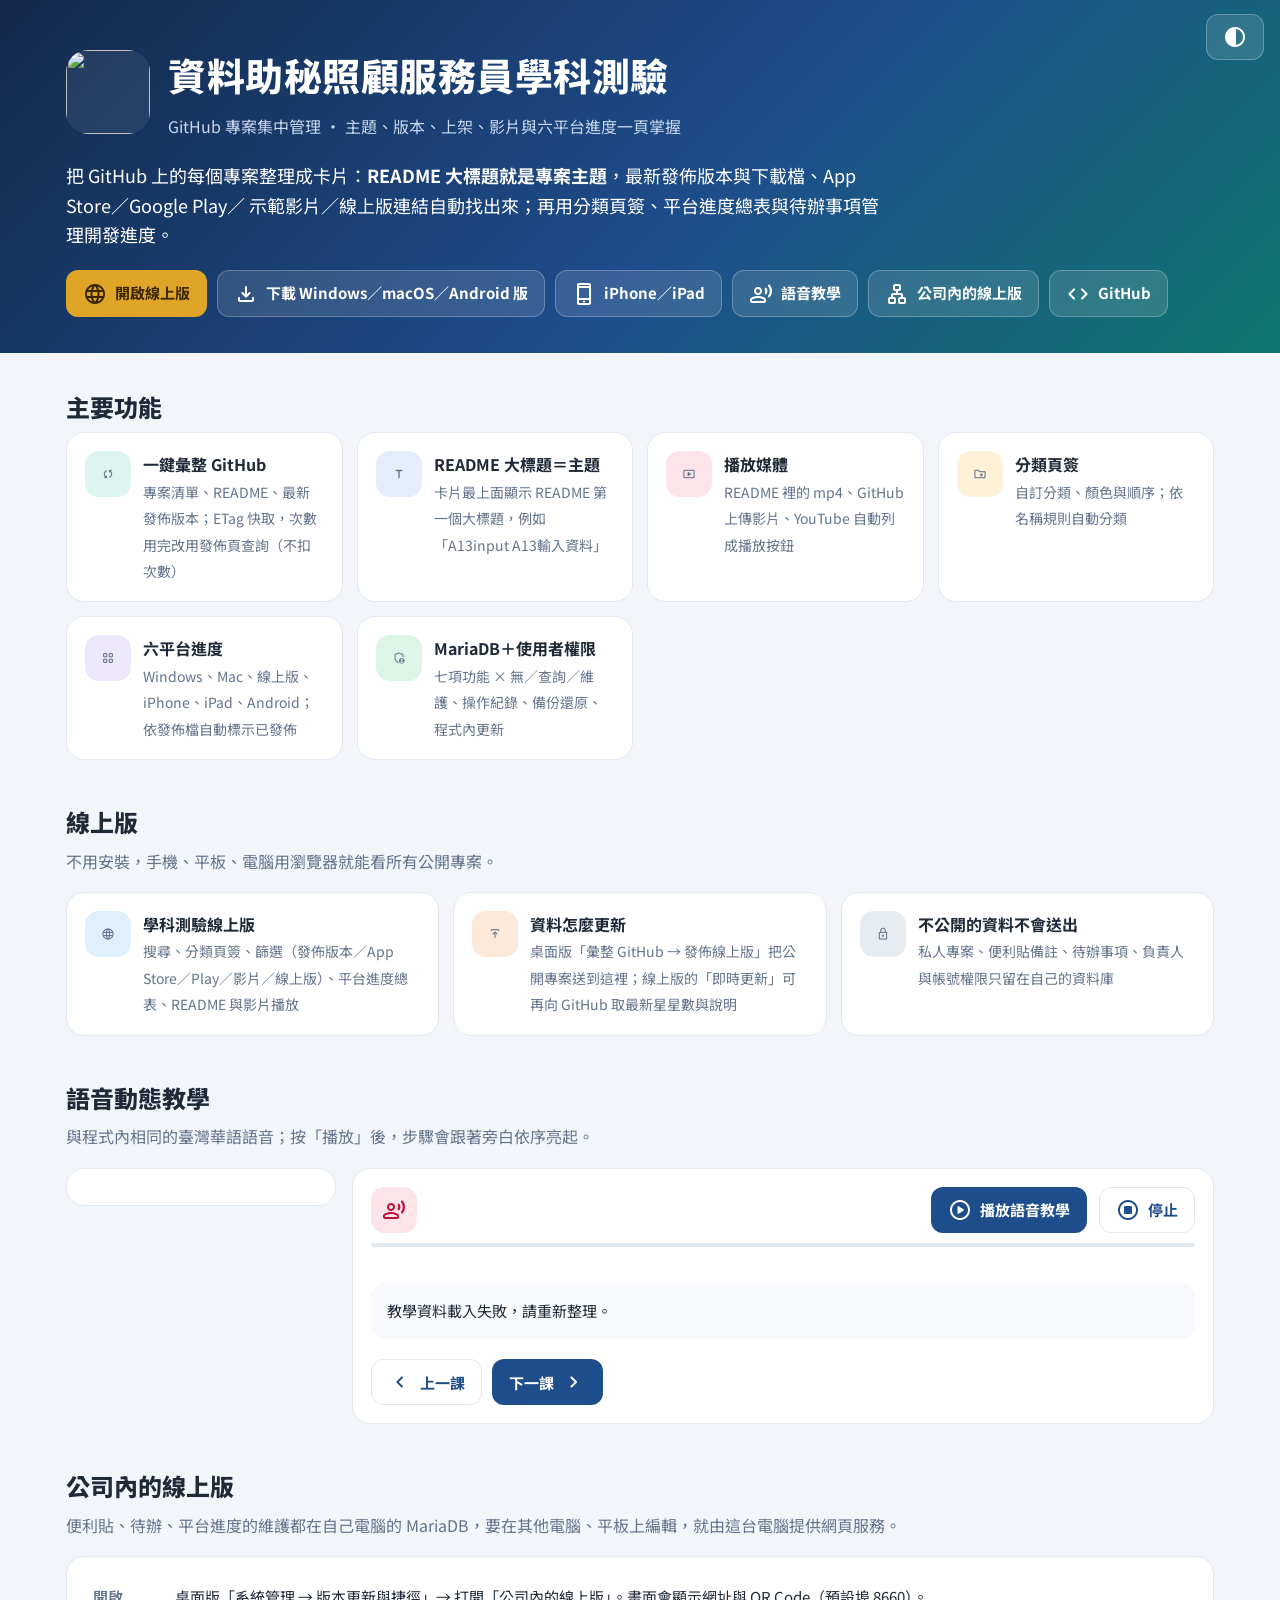
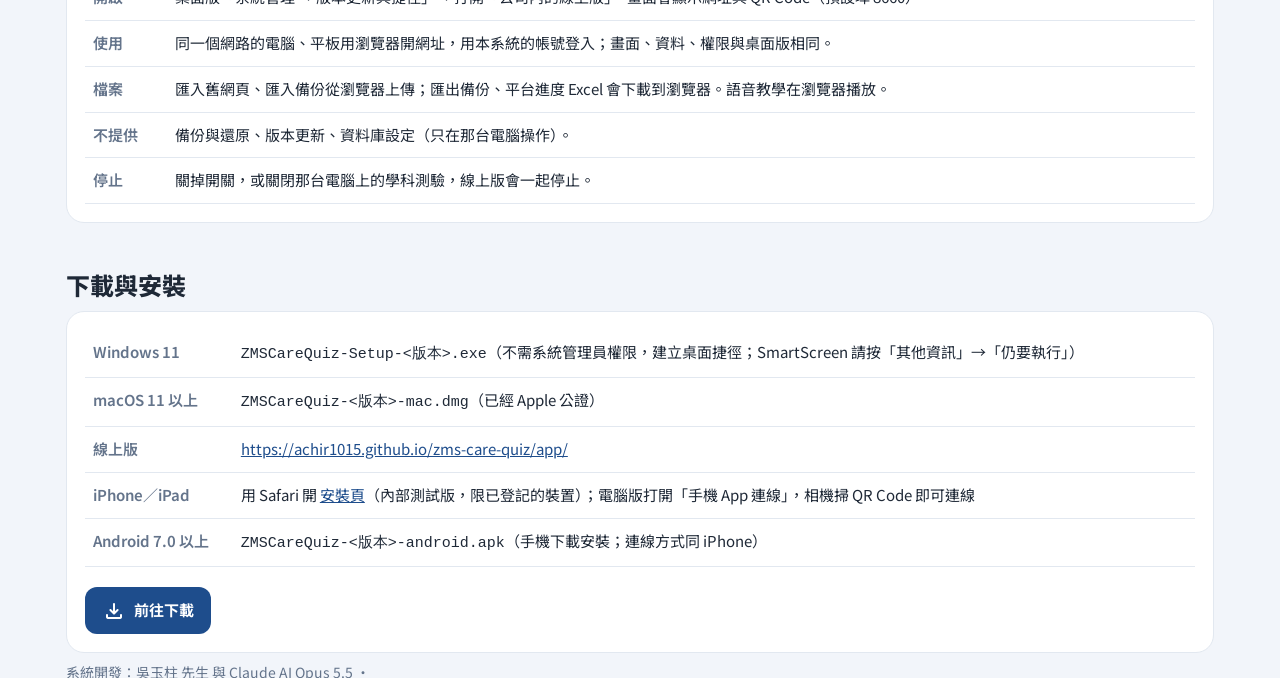
==== docs/index.html @ 0037ede2 "v1.0.0：照顧服務員學科測驗 Windows 版 - 匯入學科測驗 PDF 自動拆題（題目、四個選項、答案、圖片），依單元存入 MariaDB - 每年試題比對題庫：已有的記錄出現年度、新題加入題" ====
<!doctype html>
<html lang="zh-Hant-TW">
<head>
<meta charset="utf-8">
<meta name="viewport" content="width=device-width, initial-scale=1">
<title>資料助秘照顧服務員學科測驗</title>
<meta name="description" content="把 GitHub 上的所有專案集中管理：README 大標題當主題、最新版本與下載、App Store／Play／影片／線上版連結、分類頁簽、六平台進度與待辦。">
<link rel="icon" href="icon.png">
<link rel="preconnect" href="https://fonts.googleapis.com">
<link rel="stylesheet" href="https://fonts.googleapis.com/css2?family=Noto+Sans+TC:wght@400;500;700;800&display=swap">
<link rel="stylesheet" href="https://fonts.googleapis.com/css2?family=Material+Symbols+Rounded:opsz,wght,FILL,GRAD@24,500,0,0&display=block">
<style>
:root{
  --bg:#F2F5FA;--card:#fff;--ink:#1F2937;--muted:#64748B;--line:#E2E8F0;--primary:#1E4D8C;--navy:#13294B;
  --teal:#0FA294;--gold:#E0A526;--soft:#F7F9FC;--hl:#FFF8E6;
  --t-blue:#E3EDFB;--f-blue:#1E4D8C;--t-teal:#DDF5F1;--f-teal:#0F766E;--t-amber:#FDF1D8;--f-amber:#B45309;
  --t-violet:#EDE7FB;--f-violet:#6D28D9;--t-green:#DCF5E6;--f-green:#15803D;--t-rose:#FCE4E8;--f-rose:#BE123C;
  --t-slate:#E7ECF2;--f-slate:#475569;--t-sky:#DDF0FB;--f-sky:#0369A1;--t-orange:#FDE9DA;--f-orange:#C2410C;
}
@media (prefers-color-scheme: dark){:root:not([data-theme="light"]){
  --bg:#0F172A;--card:#162033;--ink:#E5E7EB;--muted:#94A3B8;--line:#26324A;--primary:#7FB0F0;--soft:#1B2740;--hl:#3A2F12;
  --t-blue:#1C2D4A;--t-teal:#123532;--t-amber:#3A2E14;--t-violet:#2A2145;--t-green:#14321F;--t-rose:#3B1A23;--t-slate:#222C3D;--t-sky:#13304A;--t-orange:#3A2414;
  --f-blue:#9CC2F5;--f-teal:#5EE0CF;--f-amber:#F5C66B;--f-violet:#C4B0FA;--f-green:#7EE0A2;--f-rose:#F7A0B2;--f-slate:#B8C4D4;--f-sky:#8BCFF5;--f-orange:#F7B184;}}
:root[data-theme="dark"]{
  --bg:#0F172A;--card:#162033;--ink:#E5E7EB;--muted:#94A3B8;--line:#26324A;--primary:#7FB0F0;--soft:#1B2740;--hl:#3A2F12;
  --t-blue:#1C2D4A;--t-teal:#123532;--t-amber:#3A2E14;--t-violet:#2A2145;--t-green:#14321F;--t-rose:#3B1A23;--t-slate:#222C3D;--t-sky:#13304A;--t-orange:#3A2414;
  --f-blue:#9CC2F5;--f-teal:#5EE0CF;--f-amber:#F5C66B;--f-violet:#C4B0FA;--f-green:#7EE0A2;--f-rose:#F7A0B2;--f-slate:#B8C4D4;--f-sky:#8BCFF5;--f-orange:#F7B184;}
*{box-sizing:border-box}
html,body{margin:0;background:var(--bg);color:var(--ink);font-family:"Noto Sans TC",system-ui,sans-serif;line-height:1.65}
a{color:var(--primary)}
.ms{font-family:"Material Symbols Rounded";font-weight:normal;font-style:normal;font-size:24px;line-height:1;
  display:inline-block;white-space:nowrap;-webkit-font-feature-settings:"liga";font-feature-settings:"liga";-webkit-font-smoothing:antialiased}
.wrap{max-width:1180px;margin:0 auto;padding:0 16px}
header.hero{background:linear-gradient(135deg,#13294B,#1E4D8C 55%,#0F766E);color:#fff;padding:44px 0 36px}
.hero .top{display:flex;gap:18px;align-items:center}
.hero img{width:84px;height:84px;border-radius:22px;background:#fff1;flex:none}
.hero h1{margin:0;font-size:clamp(26px,4vw,38px);font-weight:800;letter-spacing:.5px}
.hero p{margin:6px 0 0;color:#C8D7EE}
.hero .lead{font-size:18px;margin-top:22px;color:#fff;max-width:820px}
.btns{display:flex;flex-wrap:wrap;gap:10px;margin-top:20px}
.btn{display:inline-flex;align-items:center;gap:8px;padding:10px 16px;border-radius:12px;font-weight:700;text-decoration:none;
  border:1px solid transparent;cursor:pointer;font-size:15px;font-family:inherit}
.btn.gold{background:var(--gold);color:#3B2600}
.btn.ghost{background:#ffffff1f;color:#fff;border-color:#ffffff40}
.btn.pri{background:var(--primary);color:#fff}
:root[data-theme="dark"] .btn.pri{color:#0F172A}
@media (prefers-color-scheme: dark){:root:not([data-theme="light"]) .btn.pri{color:#0F172A}}
.btn.out{background:transparent;color:var(--primary);border-color:var(--line)}
.btn:disabled{opacity:.45;cursor:default}
section{padding:34px 0 8px}
h2{font-size:24px;margin:0 0 6px;font-weight:800}
.sub{color:var(--muted);margin:0 0 18px}
.grid{display:grid;gap:14px;grid-template-columns:repeat(auto-fit,minmax(250px,1fr))}
.card{background:var(--card);border:1px solid var(--line);border-radius:18px;padding:18px}
.feat{display:flex;gap:12px;align-items:flex-start}
.tile{width:46px;height:46px;border-radius:14px;display:flex;align-items:center;justify-content:center;flex:none}
.feat b{display:block;font-size:16px}
.feat span{color:var(--muted);font-size:14px}
.tone-blue{background:var(--t-blue);color:var(--f-blue)}.tone-teal{background:var(--t-teal);color:var(--f-teal)}
.tone-amber{background:var(--t-amber);color:var(--f-amber)}.tone-violet{background:var(--t-violet);color:var(--f-violet)}
.tone-green{background:var(--t-green);color:var(--f-green)}.tone-rose{background:var(--t-rose);color:var(--f-rose)}
.tone-slate{background:var(--t-slate);color:var(--f-slate)}.tone-sky{background:var(--t-sky);color:var(--f-sky)}
.tone-orange{background:var(--t-orange);color:var(--f-orange)}
/* 語音教學 */
.lesson{display:grid;grid-template-columns:270px 1fr;gap:16px;align-items:start}
.toc{display:flex;flex-direction:column;gap:4px;max-height:640px;overflow:auto}
.toc button{all:unset;display:flex;gap:10px;padding:10px 12px;border-radius:10px;cursor:pointer;font-size:15px}
.toc button .n{color:var(--muted);width:20px;flex:none}
.toc button[aria-current="true"]{background:var(--primary);color:#fff;font-weight:700}
:root[data-theme="dark"] .toc button[aria-current="true"]{color:#0F172A}
@media (prefers-color-scheme: dark){:root:not([data-theme="light"]) .toc button[aria-current="true"]{color:#0F172A}}
.toc button[aria-current="true"] .n{color:inherit}
.toc button:focus-visible{outline:2px solid var(--gold)}
.stage-head{display:flex;gap:12px;align-items:center;flex-wrap:wrap}
.stage-head h3{margin:0;font-size:22px;flex:1;min-width:200px}
.steps{display:flex;flex-wrap:wrap;gap:8px;align-items:center;margin:18px 0}
.step{width:132px;padding:12px 8px;border-radius:16px;text-align:center;opacity:.35;transform:scale(.94);
  transition:opacity .4s,transform .4s,background .4s,border-color .4s;border:2px solid transparent}
.step .tile{margin:0 auto 8px;width:56px;height:56px;border-radius:16px}
.step .tile .ms{font-size:28px}
.step div.t{font-size:13px;font-weight:600}
.step.on{opacity:1;transform:scale(1)}
.step.cur{border-color:var(--gold);background:var(--hl);transform:scale(1.05)}
.arrow{color:var(--muted)}
.voice{background:var(--soft);border-radius:14px;padding:16px;font-size:15px}
.figure{margin:14px 0;border:1px solid var(--line);border-radius:14px;overflow:hidden;background:#F2F5FA}
.figure img{display:block;width:100%;height:auto}
.prog{height:4px;background:var(--line);border-radius:4px;overflow:hidden;margin-top:10px}
.prog i{display:block;height:100%;width:0;background:var(--gold);transition:width .2s linear}
/* 範例畫面 */
.shots{display:grid;gap:14px;grid-template-columns:repeat(auto-fit,minmax(320px,1fr))}
.shot{margin:0}
.shot img{width:100%;height:auto;border-radius:14px;border:1px solid var(--line);display:block;cursor:zoom-in}
.shot figcaption{font-size:14px;color:var(--muted);margin-top:6px}
.zoom{position:fixed;inset:0;background:#000c;display:none;align-items:center;justify-content:center;padding:16px;z-index:9}
.zoom.show{display:flex}
.zoom img{max-width:100%;max-height:100%;border-radius:10px}
table{border-collapse:collapse;width:100%;font-size:15px}
td,th{border-bottom:1px solid var(--line);padding:10px 8px;text-align:left;vertical-align:top}
th{color:var(--muted);font-weight:600;white-space:nowrap}
.note{font-size:14px;color:var(--muted)}
td{overflow-wrap:anywhere}
code{word-break:break-all}
@media (max-width:520px){th,td{display:block;padding:4px 0}th{padding-top:12px}tr{display:block;border-bottom:1px solid var(--line)}td{border:0}}
footer{padding:30px 0 40px;color:var(--muted);font-size:14px}
.theme-toggle{position:absolute;top:14px;right:16px}
@media (max-width:820px){
  .lesson{grid-template-columns:1fr}
  .toc{flex-direction:row;overflow-x:auto;max-height:none}
  .toc button{white-space:nowrap}
  .step{width:calc(50% - 30px)}
  .arrow{display:none}
}
</style>
</head>
<body>
<header class="hero" style="position:relative">
  <button class="btn ghost theme-toggle" id="themeBtn" aria-label="切換深色／淺色"><span class="ms">contrast</span></button>
  <div class="wrap">
    <div class="top">
      <img src="icon.png" alt="">
      <div><h1>資料助秘照顧服務員學科測驗</h1><p>GitHub 專案集中管理 · 主題、版本、上架、影片與六平台進度一頁掌握</p></div>
    </div>
    <p class="lead">把 GitHub 上的每個專案整理成卡片：<b>README 大標題就是專案主題</b>，最新發佈版本與下載檔、App Store／Google Play／
      示範影片／線上版連結自動找出來；再用分類頁簽、平台進度總表與待辦事項管理開發進度。</p>
    <div class="btns">
      <a class="btn gold" href="app/"><span class="ms">language</span>開啟線上版</a>
      <a class="btn ghost" href="https://github.com/achir1015/zms-care-quiz/releases/latest"><span class="ms">download</span>下載 Windows／macOS／Android 版</a>
      <a class="btn ghost" href="ios/"><span class="ms">phone_iphone</span>iPhone／iPad</a>
      <a class="btn ghost" href="#lessons"><span class="ms">record_voice_over</span>語音教學</a>
      <a class="btn ghost" href="#online"><span class="ms">lan</span>公司內的線上版</a>
      <a class="btn ghost" href="https://github.com/achir1015/zms-care-quiz"><span class="ms">code</span>GitHub</a>
    </div>
  </div>
</header>

<main class="wrap">
  <section>
    <h2>主要功能</h2>
    <div class="grid">
      <div class="card feat"><div class="tile tone-teal"><span class="ms">sync</span></div><div><b>一鍵彙整 GitHub</b><span>專案清單、README、最新發佈版本；ETag 快取，次數用完改用發佈頁查詢（不扣次數）</span></div></div>
      <div class="card feat"><div class="tile tone-blue"><span class="ms">title</span></div><div><b>README 大標題＝主題</b><span>卡片最上面顯示 README 第一個大標題，例如「A13input A13輸入資料」</span></div></div>
      <div class="card feat"><div class="tile tone-rose"><span class="ms">smart_display</span></div><div><b>播放媒體</b><span>README 裡的 mp4、GitHub 上傳影片、YouTube 自動列成播放按鈕</span></div></div>
      <div class="card feat"><div class="tile tone-amber"><span class="ms">folder_special</span></div><div><b>分類頁簽</b><span>自訂分類、顏色與順序；依名稱規則自動分類</span></div></div>
      <div class="card feat"><div class="tile tone-violet"><span class="ms">grid_view</span></div><div><b>六平台進度</b><span>Windows、Mac、線上版、iPhone、iPad、Android；依發佈檔自動標示已發佈</span></div></div>
      <div class="card feat"><div class="tile tone-green"><span class="ms">admin_panel_settings</span></div><div><b>MariaDB＋使用者權限</b><span>七項功能 × 無／查詢／維護、操作紀錄、備份還原、程式內更新</span></div></div>
    </div>
  </section>

  <section>
    <h2>線上版</h2>
    <p class="sub">不用安裝，手機、平板、電腦用瀏覽器就能看所有公開專案。</p>
    <div class="grid">
      <a class="card feat" href="app/" style="text-decoration:none;color:inherit"><div class="tile tone-sky"><span class="ms">language</span></div><div><b>學科測驗線上版</b><span>搜尋、分類頁簽、篩選（發佈版本／App Store／Play／影片／線上版）、平台進度總表、README 與影片播放</span></div></a>
      <div class="card feat"><div class="tile tone-orange"><span class="ms">publish</span></div><div><b>資料怎麼更新</b><span>桌面版「彙整 GitHub → 發佈線上版」把公開專案送到這裡；線上版的「即時更新」可再向 GitHub 取最新星星數與說明</span></div></div>
      <div class="card feat"><div class="tile tone-slate"><span class="ms">lock</span></div><div><b>不公開的資料不會送出</b><span>私人專案、便利貼備註、待辦事項、負責人與帳號權限只留在自己的資料庫</span></div></div>
    </div>
  </section>

  <section id="lessons">
    <h2>語音動態教學</h2>
    <p class="sub">與程式內相同的臺灣華語語音；按「播放」後，步驟會跟著旁白依序亮起。</p>
    <div class="lesson">
      <nav class="card toc" id="toc" aria-label="教學目錄"></nav>
      <div class="card" id="stage" aria-live="polite">
        <div class="stage-head">
          <div class="tile tone-rose"><span class="ms">record_voice_over</span></div>
          <div style="flex:1;min-width:200px"><div class="note" id="lno"></div><h3 id="ltitle"></h3></div>
          <button class="btn pri" id="play"><span class="ms">play_circle</span>播放語音教學</button>
          <button class="btn out" id="stop"><span class="ms">stop_circle</span>停止</button>
        </div>
        <div class="prog"><i id="bar"></i></div>
        <div class="steps" id="steps"></div>
        <div class="figure" id="fig" hidden><img id="figimg" alt=""></div>
        <div class="voice" id="vtext"></div>
        <div class="btns"><button class="btn out" id="prev"><span class="ms">chevron_left</span>上一課</button>
          <button class="btn pri" id="next">下一課<span class="ms">chevron_right</span></button></div>
      </div>
    </div>
  </section>

  <section id="online">
    <h2>公司內的線上版</h2>
    <p class="sub">便利貼、待辦、平台進度的維護都在自己電腦的 MariaDB，要在其他電腦、平板上編輯，就由這台電腦提供網頁服務。</p>
    <div class="card">
      <table>
        <tr><th>開啟</th><td>桌面版「系統管理 → 版本更新與捷徑」→ 打開「公司內的線上版」。畫面會顯示網址與 QR Code（預設埠 8660）。</td></tr>
        <tr><th>使用</th><td>同一個網路的電腦、平板用瀏覽器開網址，用本系統的帳號登入；畫面、資料、權限與桌面版相同。</td></tr>
        <tr><th>檔案</th><td>匯入舊網頁、匯入備份從瀏覽器上傳；匯出備份、平台進度 Excel 會下載到瀏覽器。語音教學在瀏覽器播放。</td></tr>
        <tr><th>不提供</th><td>備份與還原、版本更新、資料庫設定（只在那台電腦操作）。</td></tr>
        <tr><th>停止</th><td>關掉開關，或關閉那台電腦上的學科測驗，線上版會一起停止。</td></tr>
      </table>
    </div>
  </section>

  <section>
    <h2>下載與安裝</h2>
    <div class="card">
      <table>
        <tr><th>Windows 11</th><td><code>ZMSCareQuiz-Setup-&lt;版本&gt;.exe</code>（不需系統管理員權限，建立桌面捷徑；SmartScreen 請按「其他資訊」→「仍要執行」）</td></tr>
        <tr><th>macOS 11 以上</th><td><code>ZMSCareQuiz-&lt;版本&gt;-mac.dmg</code>（已經 Apple 公證）</td></tr>
        <tr><th>線上版</th><td><a href="app/">https://achir1015.github.io/zms-care-quiz/app/</a></td></tr>
        <tr><th>iPhone／iPad</th><td>用 Safari 開 <a href="ios/">安裝頁</a>（內部測試版，限已登記的裝置）；電腦版打開「手機 App 連線」，相機掃 QR Code 即可連線</td></tr>
        <tr><th>Android 7.0 以上</th><td><code>ZMSCareQuiz-&lt;版本&gt;-android.apk</code>（手機下載安裝；連線方式同 iPhone）</td></tr>
      </table>
      <div class="btns"><a class="btn pri" href="https://github.com/achir1015/zms-care-quiz/releases/latest"><span class="ms">download</span>前往下載</a></div>
    </div>
  </section>
</main>
<footer class="wrap">系統開發：吳玉柱 先生 與 Claude AI Opus 5.5 · <span id="ver"></span></footer>
<div class="zoom" id="zoom" role="dialog" aria-label="放大圖片"><img alt=""></div>

<script>
(function(){
  const root = document.documentElement;
  try { const t = localStorage.getItem("zp-theme"); if (t) root.dataset.theme = t; } catch (e) {}
  document.getElementById("themeBtn").onclick = () => {
    const dark = root.dataset.theme ? root.dataset.theme === "dark" : matchMedia("(prefers-color-scheme: dark)").matches;
    root.dataset.theme = dark ? "light" : "dark";
    try { localStorage.setItem("zp-theme", root.dataset.theme); } catch (e) {}
  };
  const zoom = document.getElementById("zoom");
  document.querySelectorAll(".shot img").forEach(img => img.onclick = () => { zoom.querySelector("img").src = img.src; zoom.classList.add("show"); });
  zoom.onclick = () => zoom.classList.remove("show");
  document.addEventListener("keydown", e => { if (e.key === "Escape") zoom.classList.remove("show"); });

  const $ = id => document.getElementById(id);
  const audio = new Audio();
  let lessons = [], idx = 0, timer = null;

  function stop() {
    audio.pause(); clearInterval(timer); timer = null; $("bar").style.width = "0";
    document.querySelectorAll(".step").forEach(s => s.classList.remove("on", "cur"));
  }
  function light(n) {
    document.querySelectorAll(".step").forEach((s, i) => { s.classList.toggle("on", i <= n); s.classList.toggle("cur", i === n); });
  }
  function show(i, autoplay) {
    stop(); idx = i; const g = lessons[i];
    $("lno").textContent = `第 ${i + 1} 課，共 ${lessons.length} 課`;
    $("ltitle").textContent = g.title;
    $("vtext").textContent = g.voice;
    $("steps").innerHTML = g.steps.map((s, k) => (k ? '<span class="ms arrow">arrow_forward</span>' : "") +
      `<div class="step"><div class="tile tone-${s.tone}"><span class="ms">${s.icon}</span></div><div class="t">${s.text}</div></div>`).join("");
    $("fig").hidden = !g.image; if (g.image) { $("figimg").src = g.image; $("figimg").alt = g.title; }
    $("play").disabled = !g.audio; $("prev").disabled = i === 0; $("next").disabled = i === lessons.length - 1;
    document.querySelectorAll("#toc button").forEach((b, k) => b.setAttribute("aria-current", k === i ? "true" : "false"));
    const toc = $("toc"), cur = toc.children[i];          // 手機：目錄橫向捲到目前這一課
    if (cur && toc.scrollWidth > toc.clientWidth) toc.scrollTo({left: cur.offsetLeft - (toc.clientWidth - cur.clientWidth) / 2, behavior: "smooth"});
    if (autoplay) play();
  }
  function play() {
    const g = lessons[idx]; if (!g.audio) return;
    stop(); audio.src = g.audio; audio.currentTime = 0;
    audio.play().catch(() => {});
    timer = setInterval(() => {
      if (!audio.duration) return;
      const p = audio.currentTime / audio.duration;
      $("bar").style.width = (p * 100).toFixed(1) + "%";
      light(Math.min(g.steps.length - 1, Math.floor(p * g.steps.length)));
    }, 200);
  }
  audio.onended = () => { clearInterval(timer); timer = null; $("bar").style.width = "100%";
    document.querySelectorAll(".step").forEach(s => { s.classList.add("on"); s.classList.remove("cur"); }); };
  $("play").onclick = play; $("stop").onclick = stop;
  $("prev").onclick = () => show(idx - 1, true); $("next").onclick = () => show(idx + 1, true);

  fetch("lessons.json").then(r => r.json()).then(d => {
    lessons = d.lessons; $("ver").textContent = "v" + d.version;
    $("toc").innerHTML = lessons.map((g, i) => `<button type="button"><span class="n">${i + 1}</span><span>${g.title}</span></button>`).join("");
    document.querySelectorAll("#toc button").forEach((b, i) => b.onclick = () => show(i));
    const k = lessons.findIndex(g => g.key === (location.hash.slice(1) || "intro"));
    show(k < 0 ? 0 : k);
  }).catch(() => { $("vtext").textContent = "教學資料載入失敗，請重新整理。"; });
})();
</script>
</body>
</html>
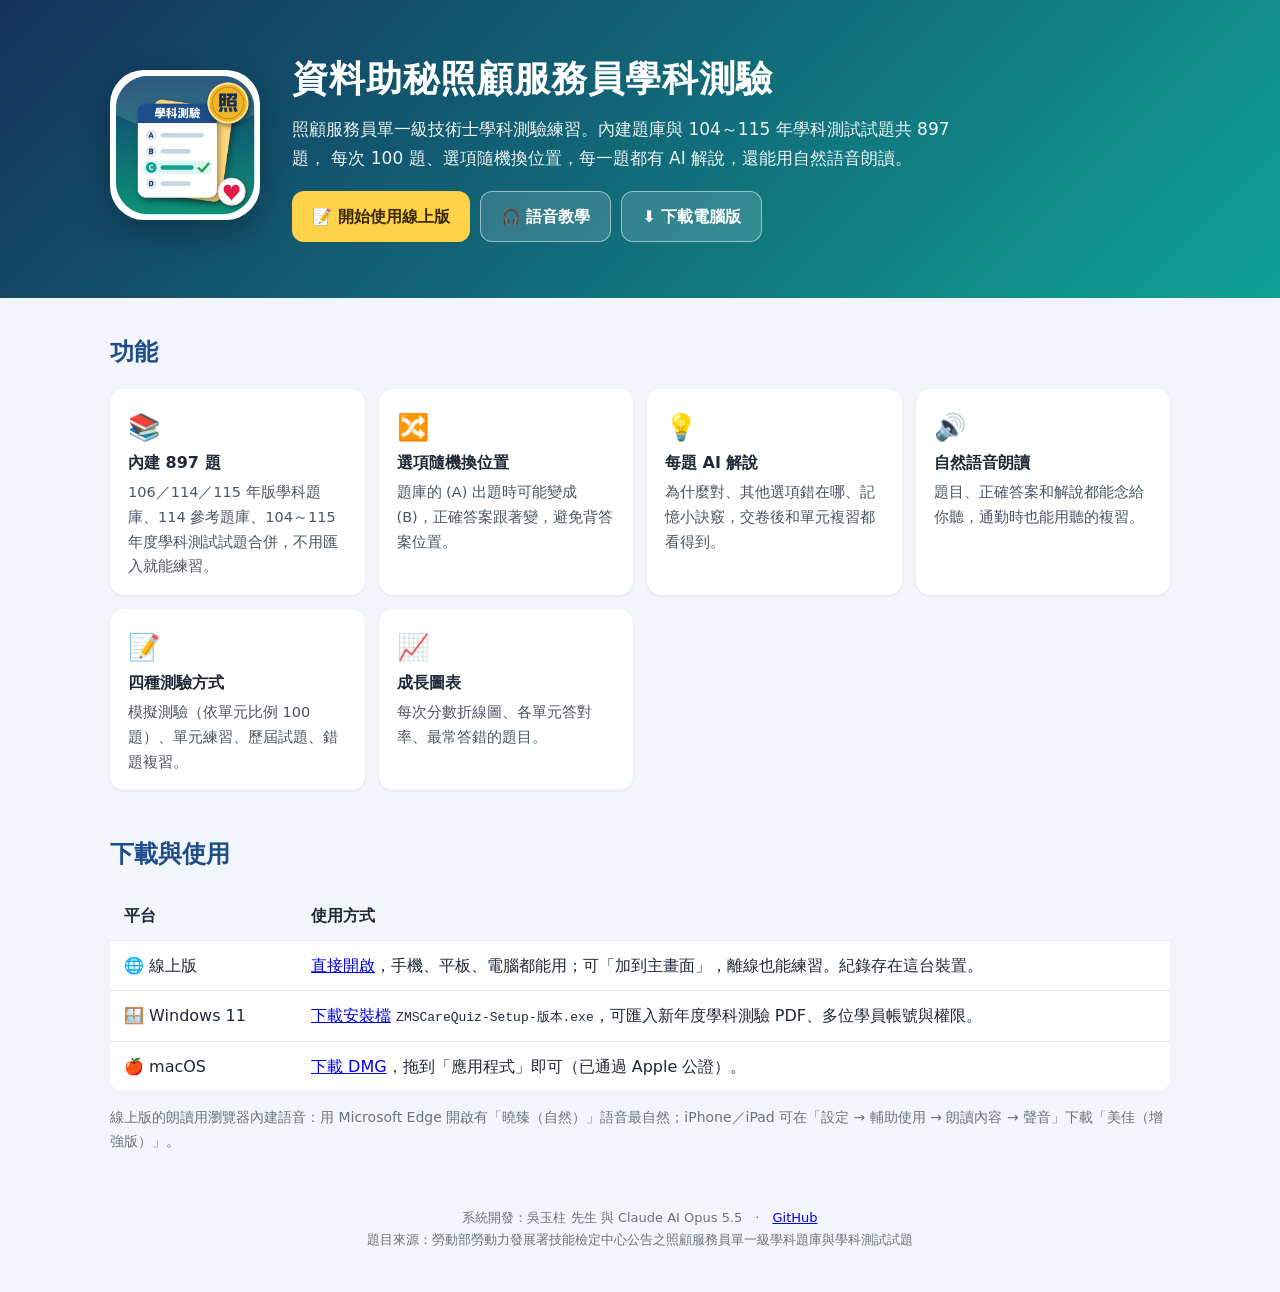
==== commit d585dcb4: "線上版（GitHub Pages）：內建題庫、選項換位、AI 解說、朗讀、成長圖表 Co-Authored-By: Claude Opus 5.5 <noreply@anthropic.com>" ====
--- a/docs/index.html
+++ b/docs/index.html
@@ -2,277 +2,90 @@
 <html lang="zh-Hant-TW">
 <head>
 <meta charset="utf-8">
-<meta name="viewport" content="width=device-width, initial-scale=1">
+<meta name="viewport" content="width=device-width, initial-scale=1, viewport-fit=cover">
 <title>資料助秘照顧服務員學科測驗</title>
-<meta name="description" content="把 GitHub 上的所有專案集中管理：README 大標題當主題、最新版本與下載、App Store／Play／影片／線上版連結、分類頁簽、六平台進度與待辦。">
-<link rel="icon" href="icon.png">
-<link rel="preconnect" href="https://fonts.googleapis.com">
-<link rel="stylesheet" href="https://fonts.googleapis.com/css2?family=Noto+Sans+TC:wght@400;500;700;800&display=swap">
-<link rel="stylesheet" href="https://fonts.googleapis.com/css2?family=Material+Symbols+Rounded:opsz,wght,FILL,GRAD@24,500,0,0&display=block">
+<meta name="description" content="照顧服務員單一級技術士學科測驗練習：內建 897 題、每次 100 題選項隨機換位、每題 AI 解說、自然語音朗讀、成績成長圖表。Windows、macOS、線上版。">
+<meta name="theme-color" content="#14325C">
+<link rel="icon" type="image/png" href="img/favicon-64.png">
+<link rel="apple-touch-icon" href="img/apple-touch-icon.png">
+<link rel="manifest" href="manifest.webmanifest">
+<meta property="og:title" content="資料助秘照顧服務員學科測驗">
+<meta property="og:description" content="照顧服務員學科測驗練習：每次 100 題選項換位、每題 AI 解說、成長圖表。">
+<meta property="og:image" content="img/icon-512.png">
 <style>
-:root{
-  --bg:#F2F5FA;--card:#fff;--ink:#1F2937;--muted:#64748B;--line:#E2E8F0;--primary:#1E4D8C;--navy:#13294B;
-  --teal:#0FA294;--gold:#E0A526;--soft:#F7F9FC;--hl:#FFF8E6;
-  --t-blue:#E3EDFB;--f-blue:#1E4D8C;--t-teal:#DDF5F1;--f-teal:#0F766E;--t-amber:#FDF1D8;--f-amber:#B45309;
-  --t-violet:#EDE7FB;--f-violet:#6D28D9;--t-green:#DCF5E6;--f-green:#15803D;--t-rose:#FCE4E8;--f-rose:#BE123C;
-  --t-slate:#E7ECF2;--f-slate:#475569;--t-sky:#DDF0FB;--f-sky:#0369A1;--t-orange:#FDE9DA;--f-orange:#C2410C;
-}
-@media (prefers-color-scheme: dark){:root:not([data-theme="light"]){
-  --bg:#0F172A;--card:#162033;--ink:#E5E7EB;--muted:#94A3B8;--line:#26324A;--primary:#7FB0F0;--soft:#1B2740;--hl:#3A2F12;
-  --t-blue:#1C2D4A;--t-teal:#123532;--t-amber:#3A2E14;--t-violet:#2A2145;--t-green:#14321F;--t-rose:#3B1A23;--t-slate:#222C3D;--t-sky:#13304A;--t-orange:#3A2414;
-  --f-blue:#9CC2F5;--f-teal:#5EE0CF;--f-amber:#F5C66B;--f-violet:#C4B0FA;--f-green:#7EE0A2;--f-rose:#F7A0B2;--f-slate:#B8C4D4;--f-sky:#8BCFF5;--f-orange:#F7B184;}}
-:root[data-theme="dark"]{
-  --bg:#0F172A;--card:#162033;--ink:#E5E7EB;--muted:#94A3B8;--line:#26324A;--primary:#7FB0F0;--soft:#1B2740;--hl:#3A2F12;
-  --t-blue:#1C2D4A;--t-teal:#123532;--t-amber:#3A2E14;--t-violet:#2A2145;--t-green:#14321F;--t-rose:#3B1A23;--t-slate:#222C3D;--t-sky:#13304A;--t-orange:#3A2414;
-  --f-blue:#9CC2F5;--f-teal:#5EE0CF;--f-amber:#F5C66B;--f-violet:#C4B0FA;--f-green:#7EE0A2;--f-rose:#F7A0B2;--f-slate:#B8C4D4;--f-sky:#8BCFF5;--f-orange:#F7B184;}
-*{box-sizing:border-box}
-html,body{margin:0;background:var(--bg);color:var(--ink);font-family:"Noto Sans TC",system-ui,sans-serif;line-height:1.65}
-a{color:var(--primary)}
-.ms{font-family:"Material Symbols Rounded";font-weight:normal;font-style:normal;font-size:24px;line-height:1;
-  display:inline-block;white-space:nowrap;-webkit-font-feature-settings:"liga";font-feature-settings:"liga";-webkit-font-smoothing:antialiased}
-.wrap{max-width:1180px;margin:0 auto;padding:0 16px}
-header.hero{background:linear-gradient(135deg,#13294B,#1E4D8C 55%,#0F766E);color:#fff;padding:44px 0 36px}
-.hero .top{display:flex;gap:18px;align-items:center}
-.hero img{width:84px;height:84px;border-radius:22px;background:#fff1;flex:none}
-.hero h1{margin:0;font-size:clamp(26px,4vw,38px);font-weight:800;letter-spacing:.5px}
-.hero p{margin:6px 0 0;color:#C8D7EE}
-.hero .lead{font-size:18px;margin-top:22px;color:#fff;max-width:820px}
-.btns{display:flex;flex-wrap:wrap;gap:10px;margin-top:20px}
-.btn{display:inline-flex;align-items:center;gap:8px;padding:10px 16px;border-radius:12px;font-weight:700;text-decoration:none;
-  border:1px solid transparent;cursor:pointer;font-size:15px;font-family:inherit}
-.btn.gold{background:var(--gold);color:#3B2600}
-.btn.ghost{background:#ffffff1f;color:#fff;border-color:#ffffff40}
-.btn.pri{background:var(--primary);color:#fff}
-:root[data-theme="dark"] .btn.pri{color:#0F172A}
-@media (prefers-color-scheme: dark){:root:not([data-theme="light"]) .btn.pri{color:#0F172A}}
-.btn.out{background:transparent;color:var(--primary);border-color:var(--line)}
-.btn:disabled{opacity:.45;cursor:default}
-section{padding:34px 0 8px}
-h2{font-size:24px;margin:0 0 6px;font-weight:800}
-.sub{color:var(--muted);margin:0 0 18px}
-.grid{display:grid;gap:14px;grid-template-columns:repeat(auto-fit,minmax(250px,1fr))}
-.card{background:var(--card);border:1px solid var(--line);border-radius:18px;padding:18px}
-.feat{display:flex;gap:12px;align-items:flex-start}
-.tile{width:46px;height:46px;border-radius:14px;display:flex;align-items:center;justify-content:center;flex:none}
-.feat b{display:block;font-size:16px}
-.feat span{color:var(--muted);font-size:14px}
-.tone-blue{background:var(--t-blue);color:var(--f-blue)}.tone-teal{background:var(--t-teal);color:var(--f-teal)}
-.tone-amber{background:var(--t-amber);color:var(--f-amber)}.tone-violet{background:var(--t-violet);color:var(--f-violet)}
-.tone-green{background:var(--t-green);color:var(--f-green)}.tone-rose{background:var(--t-rose);color:var(--f-rose)}
-.tone-slate{background:var(--t-slate);color:var(--f-slate)}.tone-sky{background:var(--t-sky);color:var(--f-sky)}
-.tone-orange{background:var(--t-orange);color:var(--f-orange)}
-/* 語音教學 */
-.lesson{display:grid;grid-template-columns:270px 1fr;gap:16px;align-items:start}
-.toc{display:flex;flex-direction:column;gap:4px;max-height:640px;overflow:auto}
-.toc button{all:unset;display:flex;gap:10px;padding:10px 12px;border-radius:10px;cursor:pointer;font-size:15px}
-.toc button .n{color:var(--muted);width:20px;flex:none}
-.toc button[aria-current="true"]{background:var(--primary);color:#fff;font-weight:700}
-:root[data-theme="dark"] .toc button[aria-current="true"]{color:#0F172A}
-@media (prefers-color-scheme: dark){:root:not([data-theme="light"]) .toc button[aria-current="true"]{color:#0F172A}}
-.toc button[aria-current="true"] .n{color:inherit}
-.toc button:focus-visible{outline:2px solid var(--gold)}
-.stage-head{display:flex;gap:12px;align-items:center;flex-wrap:wrap}
-.stage-head h3{margin:0;font-size:22px;flex:1;min-width:200px}
-.steps{display:flex;flex-wrap:wrap;gap:8px;align-items:center;margin:18px 0}
-.step{width:132px;padding:12px 8px;border-radius:16px;text-align:center;opacity:.35;transform:scale(.94);
-  transition:opacity .4s,transform .4s,background .4s,border-color .4s;border:2px solid transparent}
-.step .tile{margin:0 auto 8px;width:56px;height:56px;border-radius:16px}
-.step .tile .ms{font-size:28px}
-.step div.t{font-size:13px;font-weight:600}
-.step.on{opacity:1;transform:scale(1)}
-.step.cur{border-color:var(--gold);background:var(--hl);transform:scale(1.05)}
-.arrow{color:var(--muted)}
-.voice{background:var(--soft);border-radius:14px;padding:16px;font-size:15px}
-.figure{margin:14px 0;border:1px solid var(--line);border-radius:14px;overflow:hidden;background:#F2F5FA}
-.figure img{display:block;width:100%;height:auto}
-.prog{height:4px;background:var(--line);border-radius:4px;overflow:hidden;margin-top:10px}
-.prog i{display:block;height:100%;width:0;background:var(--gold);transition:width .2s linear}
-/* 範例畫面 */
-.shots{display:grid;gap:14px;grid-template-columns:repeat(auto-fit,minmax(320px,1fr))}
-.shot{margin:0}
-.shot img{width:100%;height:auto;border-radius:14px;border:1px solid var(--line);display:block;cursor:zoom-in}
-.shot figcaption{font-size:14px;color:var(--muted);margin-top:6px}
-.zoom{position:fixed;inset:0;background:#000c;display:none;align-items:center;justify-content:center;padding:16px;z-index:9}
-.zoom.show{display:flex}
-.zoom img{max-width:100%;max-height:100%;border-radius:10px}
-table{border-collapse:collapse;width:100%;font-size:15px}
-td,th{border-bottom:1px solid var(--line);padding:10px 8px;text-align:left;vertical-align:top}
-th{color:var(--muted);font-weight:600;white-space:nowrap}
-.note{font-size:14px;color:var(--muted)}
-td{overflow-wrap:anywhere}
-code{word-break:break-all}
-@media (max-width:520px){th,td{display:block;padding:4px 0}th{padding-top:12px}tr{display:block;border-bottom:1px solid var(--line)}td{border:0}}
-footer{padding:30px 0 40px;color:var(--muted);font-size:14px}
-.theme-toggle{position:absolute;top:14px;right:16px}
-@media (max-width:820px){
-  .lesson{grid-template-columns:1fr}
-  .toc{flex-direction:row;overflow-x:auto;max-height:none}
-  .toc button{white-space:nowrap}
-  .step{width:calc(50% - 30px)}
-  .arrow{display:none}
-}
+  :root { --primary: #1E4D8C; --text: #1F2937; --muted: #6B7280; }
+  * { box-sizing: border-box; }
+  body { margin: 0; font-family: "Noto Sans TC", "Microsoft JhengHei", "PingFang TC", system-ui, sans-serif; color: var(--text);
+    background: #F2F5FA; line-height: 1.7; }
+  .hero { background: linear-gradient(135deg, #14325C, #0FA294); color: #fff; padding: 48px 20px 56px; padding-top: max(48px, env(safe-area-inset-top)); }
+  .wrap { max-width: 1060px; margin: 0 auto; }
+  .hero .wrap { display: flex; gap: 32px; align-items: center; flex-wrap: wrap; }
+  .hero img { width: 150px; height: 150px; border-radius: 34px; box-shadow: 0 12px 34px rgba(0,0,0,.28); background: #fff; }
+  .hero h1 { margin: 0 0 6px; font-size: 36px; letter-spacing: 1px; }
+  .hero p { margin: 0 0 18px; font-size: 17px; opacity: .93; max-width: 660px; }
+  .cta { display: flex; gap: 10px; flex-wrap: wrap; }
+  .btn { display: inline-flex; align-items: center; gap: 8px; padding: 11px 20px; border-radius: 12px; font-weight: 700; text-decoration: none; font-size: 16px; }
+  .btn.main { background: #FFD24A; color: #3B2A00; }
+  .btn.sub { background: rgba(255,255,255,.14); color: #fff; border: 1.5px solid rgba(255,255,255,.5); }
+  section { padding: 34px 20px 10px; }
+  h2 { font-size: 24px; margin: 0 0 16px; color: var(--primary); }
+  .grid { display: grid; grid-template-columns: repeat(auto-fill, minmax(230px, 1fr)); gap: 14px; }
+  .f { background: #fff; border-radius: 14px; padding: 16px 18px; box-shadow: 0 1px 3px rgba(15,40,80,.08); }
+  .f b { display: block; font-size: 16px; margin-bottom: 4px; }
+  .f .e { font-size: 26px; }
+  .f p { margin: 0; color: #4B5563; font-size: 14.5px; }
+  table { width: 100%; border-collapse: collapse; background: #fff; border-radius: 14px; overflow: hidden; }
+  th, td { padding: 11px 14px; text-align: left; border-bottom: 1px solid #E5EAF1; }
+  th { background: #F3F6FA; }
+  footer { text-align: center; color: var(--muted); font-size: 13px; padding: 30px 20px 40px; padding-bottom: max(40px, env(safe-area-inset-bottom)); }
+  @media (max-width: 720px) {
+    .hero { padding: 32px 16px 40px; }
+    .hero img { width: 110px; height: 110px; border-radius: 26px; }
+    .hero h1 { font-size: 27px; }
+    section { padding: 26px 14px 6px; }
+    th, td { padding: 9px 10px; font-size: 14.5px; }
+  }
 </style>
 </head>
 <body>
-<header class="hero" style="position:relative">
-  <button class="btn ghost theme-toggle" id="themeBtn" aria-label="切換深色／淺色"><span class="ms">contrast</span></button>
-  <div class="wrap">
-    <div class="top">
-      <img src="icon.png" alt="">
-      <div><h1>資料助秘照顧服務員學科測驗</h1><p>GitHub 專案集中管理 · 主題、版本、上架、影片與六平台進度一頁掌握</p></div>
-    </div>
-    <p class="lead">把 GitHub 上的每個專案整理成卡片：<b>README 大標題就是專案主題</b>，最新發佈版本與下載檔、App Store／Google Play／
-      示範影片／線上版連結自動找出來；再用分類頁簽、平台進度總表與待辦事項管理開發進度。</p>
-    <div class="btns">
-      <a class="btn gold" href="app/"><span class="ms">language</span>開啟線上版</a>
-      <a class="btn ghost" href="https://github.com/achir1015/zms-care-quiz/releases/latest"><span class="ms">download</span>下載 Windows／macOS／Android 版</a>
-      <a class="btn ghost" href="ios/"><span class="ms">phone_iphone</span>iPhone／iPad</a>
-      <a class="btn ghost" href="#lessons"><span class="ms">record_voice_over</span>語音教學</a>
-      <a class="btn ghost" href="#online"><span class="ms">lan</span>公司內的線上版</a>
-      <a class="btn ghost" href="https://github.com/achir1015/zms-care-quiz"><span class="ms">code</span>GitHub</a>
+<div class="hero"><div class="wrap">
+  <img src="img/icon-512.png" alt="資料助秘照顧服務員學科測驗圖示">
+  <div>
+    <h1>資料助秘照顧服務員學科測驗</h1>
+    <p>照顧服務員單一級技術士學科測驗練習。內建題庫與 104～115 年學科測試試題共 897 題，
+      每次 100 題、選項隨機換位置，每一題都有 AI 解說，還能用自然語音朗讀。</p>
+    <div class="cta">
+      <a class="btn main" href="app/">📝 開始使用線上版</a>
+      <a class="btn sub" href="app/#learn">🎧 語音教學</a>
+      <a class="btn sub" href="#download">⬇ 下載電腦版</a>
     </div>
   </div>
-</header>
+</div></div>
 
-<main class="wrap">
-  <section>
-    <h2>主要功能</h2>
-    <div class="grid">
-      <div class="card feat"><div class="tile tone-teal"><span class="ms">sync</span></div><div><b>一鍵彙整 GitHub</b><span>專案清單、README、最新發佈版本；ETag 快取，次數用完改用發佈頁查詢（不扣次數）</span></div></div>
-      <div class="card feat"><div class="tile tone-blue"><span class="ms">title</span></div><div><b>README 大標題＝主題</b><span>卡片最上面顯示 README 第一個大標題，例如「A13input A13輸入資料」</span></div></div>
-      <div class="card feat"><div class="tile tone-rose"><span class="ms">smart_display</span></div><div><b>播放媒體</b><span>README 裡的 mp4、GitHub 上傳影片、YouTube 自動列成播放按鈕</span></div></div>
-      <div class="card feat"><div class="tile tone-amber"><span class="ms">folder_special</span></div><div><b>分類頁簽</b><span>自訂分類、顏色與順序；依名稱規則自動分類</span></div></div>
-      <div class="card feat"><div class="tile tone-violet"><span class="ms">grid_view</span></div><div><b>六平台進度</b><span>Windows、Mac、線上版、iPhone、iPad、Android；依發佈檔自動標示已發佈</span></div></div>
-      <div class="card feat"><div class="tile tone-green"><span class="ms">admin_panel_settings</span></div><div><b>MariaDB＋使用者權限</b><span>七項功能 × 無／查詢／維護、操作紀錄、備份還原、程式內更新</span></div></div>
-    </div>
-  </section>
+<section><div class="wrap">
+  <h2>功能</h2>
+  <div class="grid">
+    <div class="f"><span class="e">📚</span><b>內建 897 題</b><p>106／114／115 年版學科題庫、114 參考題庫、104～115 年度學科測試試題合併，不用匯入就能練習。</p></div>
+    <div class="f"><span class="e">🔀</span><b>選項隨機換位置</b><p>題庫的 (A) 出題時可能變成 (B)，正確答案跟著變，避免背答案位置。</p></div>
+    <div class="f"><span class="e">💡</span><b>每題 AI 解說</b><p>為什麼對、其他選項錯在哪、記憶小訣竅，交卷後和單元複習都看得到。</p></div>
+    <div class="f"><span class="e">🔊</span><b>自然語音朗讀</b><p>題目、正確答案和解說都能念給你聽，通勤時也能用聽的複習。</p></div>
+    <div class="f"><span class="e">📝</span><b>四種測驗方式</b><p>模擬測驗（依單元比例 100 題）、單元練習、歷屆試題、錯題複習。</p></div>
+    <div class="f"><span class="e">📈</span><b>成長圖表</b><p>每次分數折線圖、各單元答對率、最常答錯的題目。</p></div>
+  </div>
+</div></section>
 
-  <section>
-    <h2>線上版</h2>
-    <p class="sub">不用安裝，手機、平板、電腦用瀏覽器就能看所有公開專案。</p>
-    <div class="grid">
-      <a class="card feat" href="app/" style="text-decoration:none;color:inherit"><div class="tile tone-sky"><span class="ms">language</span></div><div><b>學科測驗線上版</b><span>搜尋、分類頁簽、篩選（發佈版本／App Store／Play／影片／線上版）、平台進度總表、README 與影片播放</span></div></a>
-      <div class="card feat"><div class="tile tone-orange"><span class="ms">publish</span></div><div><b>資料怎麼更新</b><span>桌面版「彙整 GitHub → 發佈線上版」把公開專案送到這裡；線上版的「即時更新」可再向 GitHub 取最新星星數與說明</span></div></div>
-      <div class="card feat"><div class="tile tone-slate"><span class="ms">lock</span></div><div><b>不公開的資料不會送出</b><span>私人專案、便利貼備註、待辦事項、負責人與帳號權限只留在自己的資料庫</span></div></div>
-    </div>
-  </section>
+<section id="download"><div class="wrap">
+  <h2>下載與使用</h2>
+  <table>
+    <tr><th>平台</th><th>使用方式</th></tr>
+    <tr><td>🌐 線上版</td><td><a href="app/">直接開啟</a>，手機、平板、電腦都能用；可「加到主畫面」，離線也能練習。紀錄存在這台裝置。</td></tr>
+    <tr><td>🪟 Windows 11</td><td><a href="https://github.com/achir1015/zms-care-quiz/releases/latest">下載安裝檔</a> <code>ZMSCareQuiz-Setup-版本.exe</code>，可匯入新年度學科測驗 PDF、多位學員帳號與權限。</td></tr>
+    <tr><td>🍎 macOS</td><td><a href="https://github.com/achir1015/zms-care-quiz/releases/latest">下載 DMG</a>，拖到「應用程式」即可（已通過 Apple 公證）。</td></tr>
+  </table>
+  <p style="color:var(--muted);font-size:14px">線上版的朗讀用瀏覽器內建語音：用 Microsoft Edge 開啟有「曉臻（自然）」語音最自然；iPhone／iPad 可在「設定 → 輔助使用 → 朗讀內容 → 聲音」下載「美佳（增強版）」。</p>
+</div></section>
 
-  <section id="lessons">
-    <h2>語音動態教學</h2>
-    <p class="sub">與程式內相同的臺灣華語語音；按「播放」後，步驟會跟著旁白依序亮起。</p>
-    <div class="lesson">
-      <nav class="card toc" id="toc" aria-label="教學目錄"></nav>
-      <div class="card" id="stage" aria-live="polite">
-        <div class="stage-head">
-          <div class="tile tone-rose"><span class="ms">record_voice_over</span></div>
-          <div style="flex:1;min-width:200px"><div class="note" id="lno"></div><h3 id="ltitle"></h3></div>
-          <button class="btn pri" id="play"><span class="ms">play_circle</span>播放語音教學</button>
-          <button class="btn out" id="stop"><span class="ms">stop_circle</span>停止</button>
-        </div>
-        <div class="prog"><i id="bar"></i></div>
-        <div class="steps" id="steps"></div>
-        <div class="figure" id="fig" hidden><img id="figimg" alt=""></div>
-        <div class="voice" id="vtext"></div>
-        <div class="btns"><button class="btn out" id="prev"><span class="ms">chevron_left</span>上一課</button>
-          <button class="btn pri" id="next">下一課<span class="ms">chevron_right</span></button></div>
-      </div>
-    </div>
-  </section>
-
-  <section id="online">
-    <h2>公司內的線上版</h2>
-    <p class="sub">便利貼、待辦、平台進度的維護都在自己電腦的 MariaDB，要在其他電腦、平板上編輯，就由這台電腦提供網頁服務。</p>
-    <div class="card">
-      <table>
-        <tr><th>開啟</th><td>桌面版「系統管理 → 版本更新與捷徑」→ 打開「公司內的線上版」。畫面會顯示網址與 QR Code（預設埠 8660）。</td></tr>
-        <tr><th>使用</th><td>同一個網路的電腦、平板用瀏覽器開網址，用本系統的帳號登入；畫面、資料、權限與桌面版相同。</td></tr>
-        <tr><th>檔案</th><td>匯入舊網頁、匯入備份從瀏覽器上傳；匯出備份、平台進度 Excel 會下載到瀏覽器。語音教學在瀏覽器播放。</td></tr>
-        <tr><th>不提供</th><td>備份與還原、版本更新、資料庫設定（只在那台電腦操作）。</td></tr>
-        <tr><th>停止</th><td>關掉開關，或關閉那台電腦上的學科測驗，線上版會一起停止。</td></tr>
-      </table>
-    </div>
-  </section>
-
-  <section>
-    <h2>下載與安裝</h2>
-    <div class="card">
-      <table>
-        <tr><th>Windows 11</th><td><code>ZMSCareQuiz-Setup-&lt;版本&gt;.exe</code>（不需系統管理員權限，建立桌面捷徑；SmartScreen 請按「其他資訊」→「仍要執行」）</td></tr>
-        <tr><th>macOS 11 以上</th><td><code>ZMSCareQuiz-&lt;版本&gt;-mac.dmg</code>（已經 Apple 公證）</td></tr>
-        <tr><th>線上版</th><td><a href="app/">https://achir1015.github.io/zms-care-quiz/app/</a></td></tr>
-        <tr><th>iPhone／iPad</th><td>用 Safari 開 <a href="ios/">安裝頁</a>（內部測試版，限已登記的裝置）；電腦版打開「手機 App 連線」，相機掃 QR Code 即可連線</td></tr>
-        <tr><th>Android 7.0 以上</th><td><code>ZMSCareQuiz-&lt;版本&gt;-android.apk</code>（手機下載安裝；連線方式同 iPhone）</td></tr>
-      </table>
-      <div class="btns"><a class="btn pri" href="https://github.com/achir1015/zms-care-quiz/releases/latest"><span class="ms">download</span>前往下載</a></div>
-    </div>
-  </section>
-</main>
-<footer class="wrap">系統開發：吳玉柱 先生 與 Claude AI Opus 5.5 · <span id="ver"></span></footer>
-<div class="zoom" id="zoom" role="dialog" aria-label="放大圖片"><img alt=""></div>
-
-<script>
-(function(){
-  const root = document.documentElement;
-  try { const t = localStorage.getItem("zp-theme"); if (t) root.dataset.theme = t; } catch (e) {}
-  document.getElementById("themeBtn").onclick = () => {
-    const dark = root.dataset.theme ? root.dataset.theme === "dark" : matchMedia("(prefers-color-scheme: dark)").matches;
-    root.dataset.theme = dark ? "light" : "dark";
-    try { localStorage.setItem("zp-theme", root.dataset.theme); } catch (e) {}
-  };
-  const zoom = document.getElementById("zoom");
-  document.querySelectorAll(".shot img").forEach(img => img.onclick = () => { zoom.querySelector("img").src = img.src; zoom.classList.add("show"); });
-  zoom.onclick = () => zoom.classList.remove("show");
-  document.addEventListener("keydown", e => { if (e.key === "Escape") zoom.classList.remove("show"); });
-
-  const $ = id => document.getElementById(id);
-  const audio = new Audio();
-  let lessons = [], idx = 0, timer = null;
-
-  function stop() {
-    audio.pause(); clearInterval(timer); timer = null; $("bar").style.width = "0";
-    document.querySelectorAll(".step").forEach(s => s.classList.remove("on", "cur"));
-  }
-  function light(n) {
-    document.querySelectorAll(".step").forEach((s, i) => { s.classList.toggle("on", i <= n); s.classList.toggle("cur", i === n); });
-  }
-  function show(i, autoplay) {
-    stop(); idx = i; const g = lessons[i];
-    $("lno").textContent = `第 ${i + 1} 課，共 ${lessons.length} 課`;
-    $("ltitle").textContent = g.title;
-    $("vtext").textContent = g.voice;
-    $("steps").innerHTML = g.steps.map((s, k) => (k ? '<span class="ms arrow">arrow_forward</span>' : "") +
-      `<div class="step"><div class="tile tone-${s.tone}"><span class="ms">${s.icon}</span></div><div class="t">${s.text}</div></div>`).join("");
-    $("fig").hidden = !g.image; if (g.image) { $("figimg").src = g.image; $("figimg").alt = g.title; }
-    $("play").disabled = !g.audio; $("prev").disabled = i === 0; $("next").disabled = i === lessons.length - 1;
-    document.querySelectorAll("#toc button").forEach((b, k) => b.setAttribute("aria-current", k === i ? "true" : "false"));
-    const toc = $("toc"), cur = toc.children[i];          // 手機：目錄橫向捲到目前這一課
-    if (cur && toc.scrollWidth > toc.clientWidth) toc.scrollTo({left: cur.offsetLeft - (toc.clientWidth - cur.clientWidth) / 2, behavior: "smooth"});
-    if (autoplay) play();
-  }
-  function play() {
-    const g = lessons[idx]; if (!g.audio) return;
-    stop(); audio.src = g.audio; audio.currentTime = 0;
-    audio.play().catch(() => {});
-    timer = setInterval(() => {
-      if (!audio.duration) return;
-      const p = audio.currentTime / audio.duration;
-      $("bar").style.width = (p * 100).toFixed(1) + "%";
-      light(Math.min(g.steps.length - 1, Math.floor(p * g.steps.length)));
-    }, 200);
-  }
-  audio.onended = () => { clearInterval(timer); timer = null; $("bar").style.width = "100%";
-    document.querySelectorAll(".step").forEach(s => { s.classList.add("on"); s.classList.remove("cur"); }); };
-  $("play").onclick = play; $("stop").onclick = stop;
-  $("prev").onclick = () => show(idx - 1, true); $("next").onclick = () => show(idx + 1, true);
-
-  fetch("lessons.json").then(r => r.json()).then(d => {
-    lessons = d.lessons; $("ver").textContent = "v" + d.version;
-    $("toc").innerHTML = lessons.map((g, i) => `<button type="button"><span class="n">${i + 1}</span><span>${g.title}</span></button>`).join("");
-    document.querySelectorAll("#toc button").forEach((b, i) => b.onclick = () => show(i));
-    const k = lessons.findIndex(g => g.key === (location.hash.slice(1) || "intro"));
-    show(k < 0 ? 0 : k);
-  }).catch(() => { $("vtext").textContent = "教學資料載入失敗，請重新整理。"; });
-})();
-</script>
+<footer>系統開發：吳玉柱 先生 與 Claude AI Opus 5.5　·　<a href="https://github.com/achir1015/zms-care-quiz">GitHub</a><br>
+  題目來源：勞動部勞動力發展署技能檢定中心公告之照顧服務員單一級學科題庫與學科測試試題</footer>
 </body>
 </html>
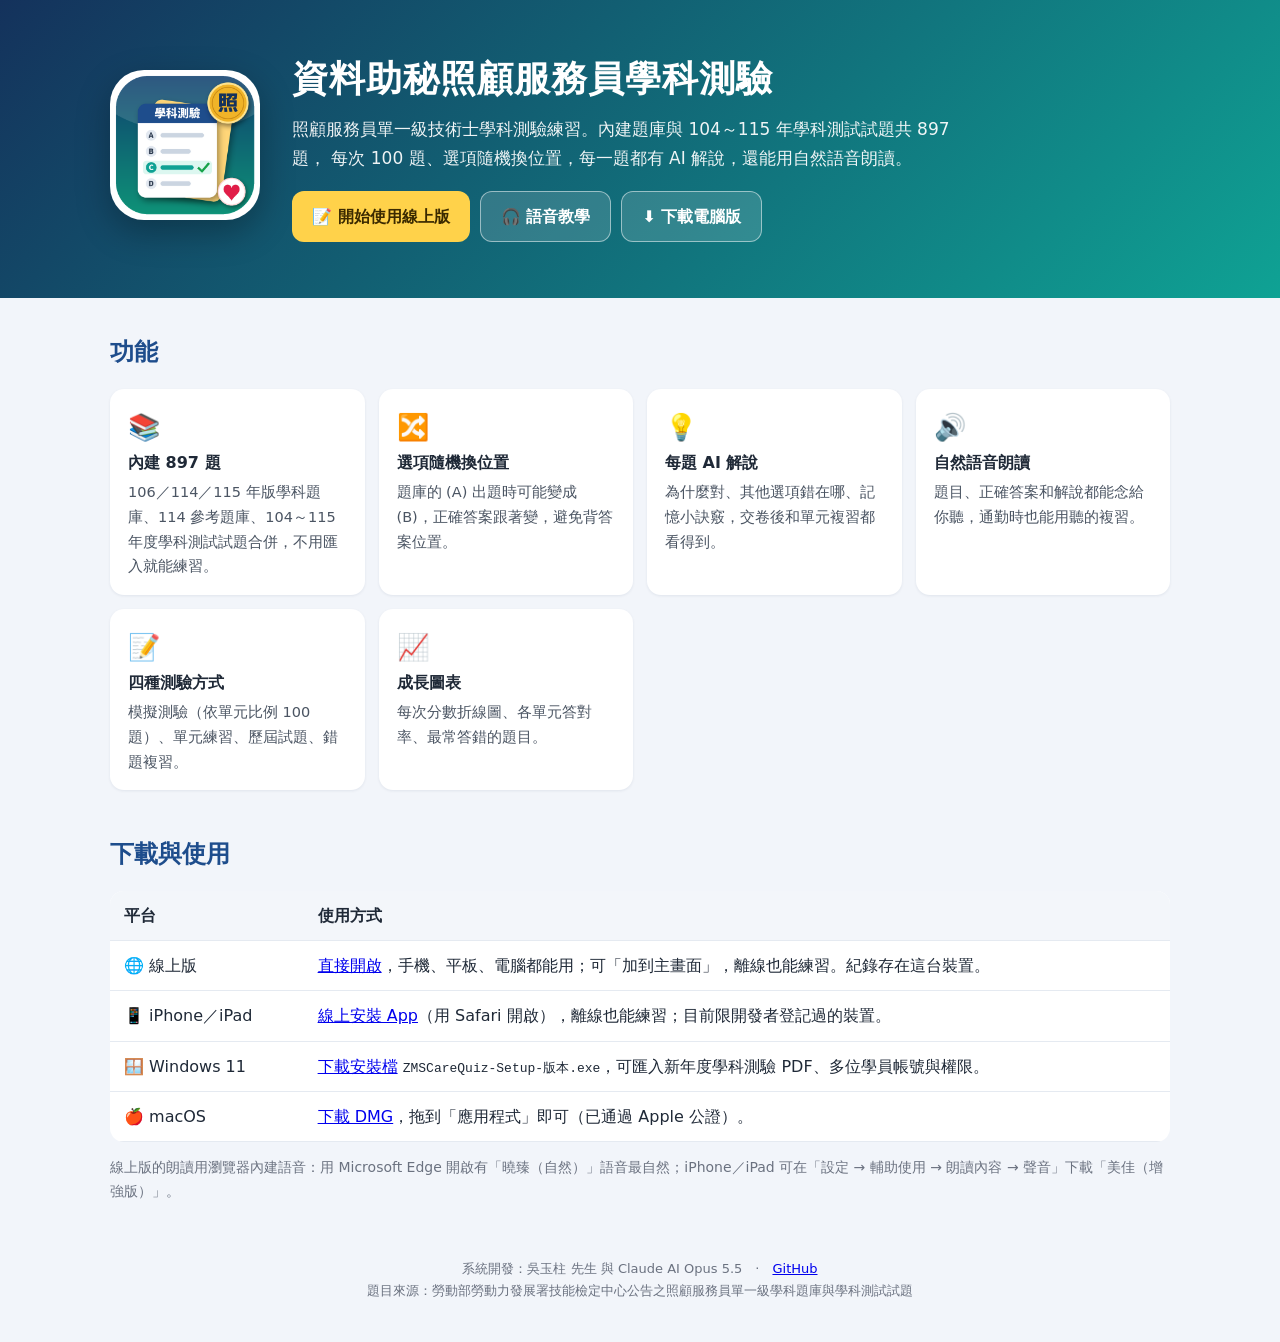
==== commit b4acdf7f: "iPhone／iPad 版：WKWebView 外殼、線上安裝頁、App 內檢查更新 Co-Authored-By: Claude Opus 5.5 <noreply@anthropic.com>" ====
--- a/docs/index.html
+++ b/docs/index.html
@@ -79,6 +79,7 @@
   <table>
     <tr><th>平台</th><th>使用方式</th></tr>
     <tr><td>🌐 線上版</td><td><a href="app/">直接開啟</a>，手機、平板、電腦都能用；可「加到主畫面」，離線也能練習。紀錄存在這台裝置。</td></tr>
+    <tr><td>📱 iPhone／iPad</td><td><a href="ios/">線上安裝 App</a>（用 Safari 開啟），離線也能練習；目前限開發者登記過的裝置。</td></tr>
     <tr><td>🪟 Windows 11</td><td><a href="https://github.com/achir1015/zms-care-quiz/releases/latest">下載安裝檔</a> <code>ZMSCareQuiz-Setup-版本.exe</code>，可匯入新年度學科測驗 PDF、多位學員帳號與權限。</td></tr>
     <tr><td>🍎 macOS</td><td><a href="https://github.com/achir1015/zms-care-quiz/releases/latest">下載 DMG</a>，拖到「應用程式」即可（已通過 Apple 公證）。</td></tr>
   </table>
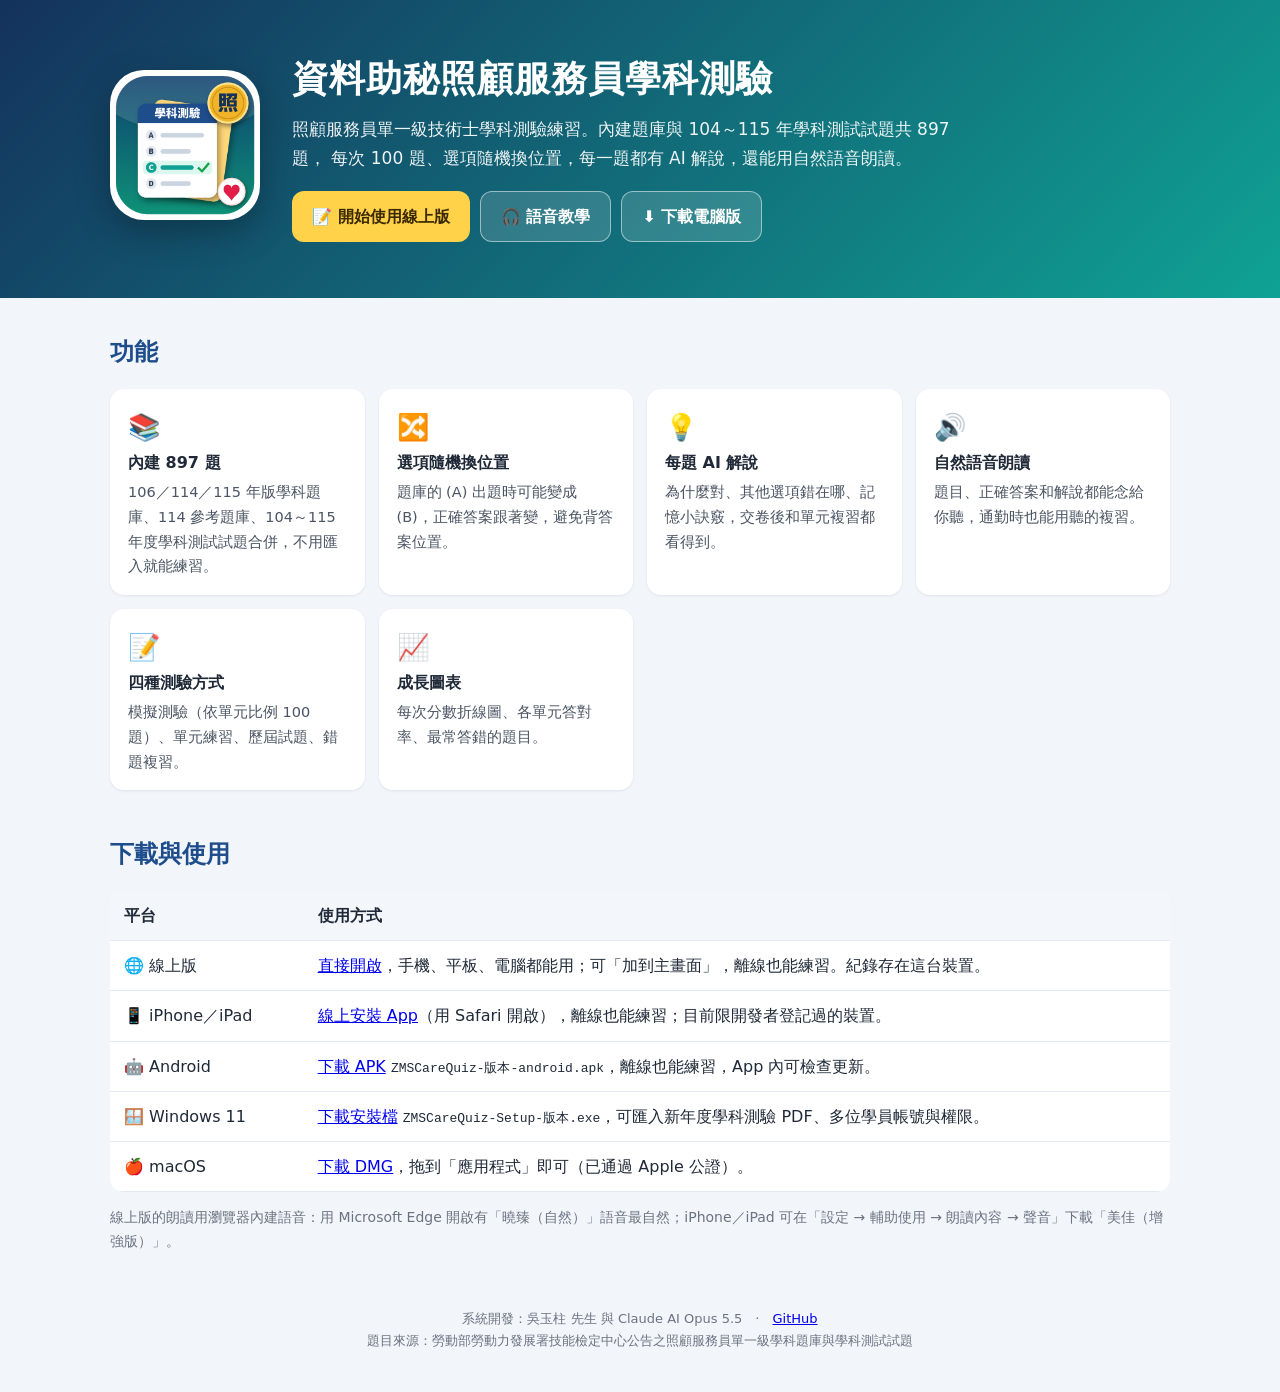
==== commit 86179485: "Android 版：WebView 外殼、手機語音朗讀、程式內更新、返回鍵 Co-Authored-By: Claude Opus 5.5 <noreply@anthropic.com>" ====
--- a/docs/index.html
+++ b/docs/index.html
@@ -80,6 +80,7 @@
     <tr><th>平台</th><th>使用方式</th></tr>
     <tr><td>🌐 線上版</td><td><a href="app/">直接開啟</a>，手機、平板、電腦都能用；可「加到主畫面」，離線也能練習。紀錄存在這台裝置。</td></tr>
     <tr><td>📱 iPhone／iPad</td><td><a href="ios/">線上安裝 App</a>（用 Safari 開啟），離線也能練習；目前限開發者登記過的裝置。</td></tr>
+    <tr><td>🤖 Android</td><td><a href="https://github.com/achir1015/zms-care-quiz/releases/latest">下載 APK</a> <code>ZMSCareQuiz-版本-android.apk</code>，離線也能練習，App 內可檢查更新。</td></tr>
     <tr><td>🪟 Windows 11</td><td><a href="https://github.com/achir1015/zms-care-quiz/releases/latest">下載安裝檔</a> <code>ZMSCareQuiz-Setup-版本.exe</code>，可匯入新年度學科測驗 PDF、多位學員帳號與權限。</td></tr>
     <tr><td>🍎 macOS</td><td><a href="https://github.com/achir1015/zms-care-quiz/releases/latest">下載 DMG</a>，拖到「應用程式」即可（已通過 Apple 公證）。</td></tr>
   </table>
